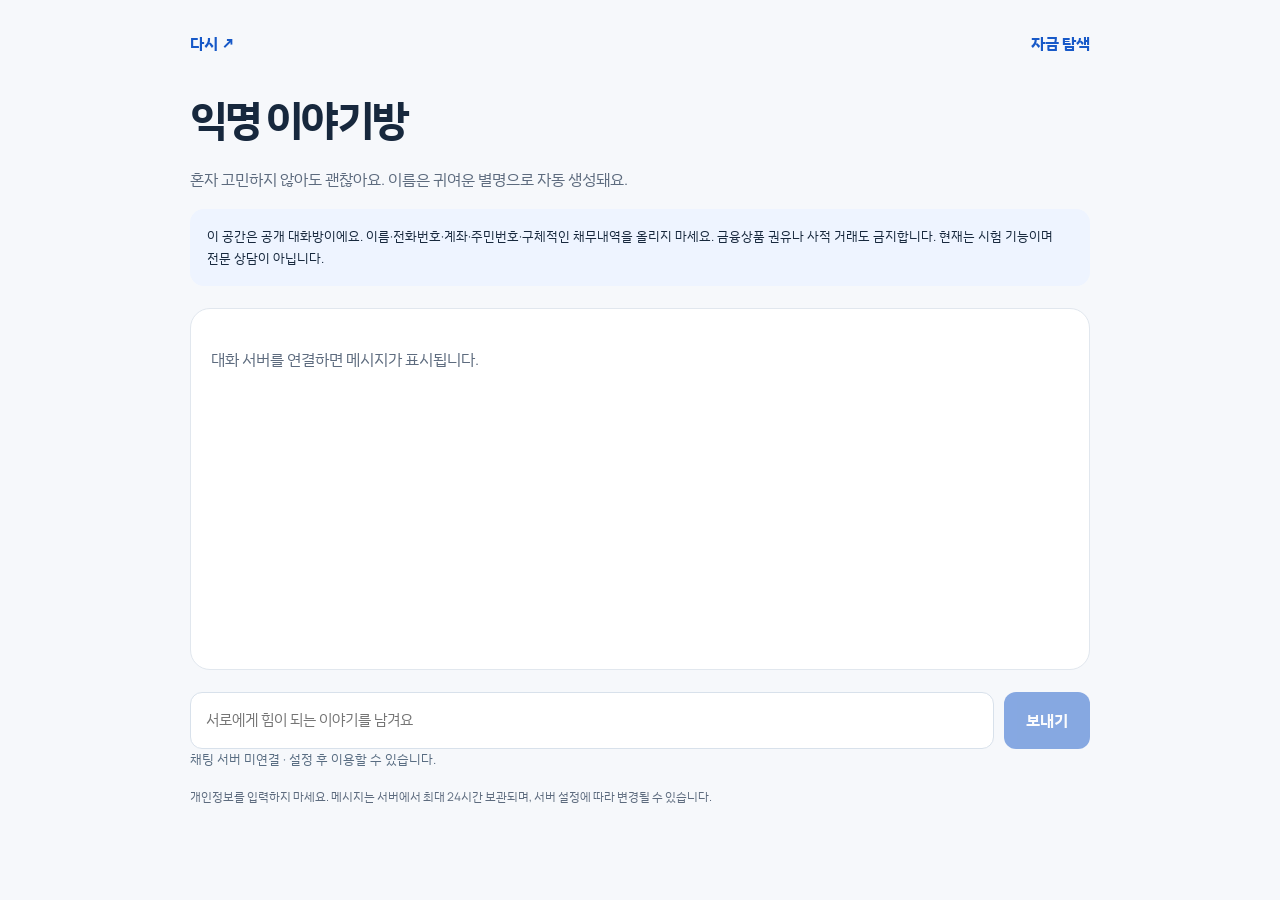
==== chat.html @ 689123d8 "Add files via upload" ====
<!doctype html><html lang="ko"><head><meta charset="utf-8"><meta name="viewport" content="width=device-width,initial-scale=1"><title>익명 이야기방 | 다시</title><link rel="stylesheet" href="site-refresh.css"><style>:root{--ink:#182638}body{margin:0;background:#f6f8fb;color:var(--ink);font-family:'IBM Plex Sans KR',system-ui,sans-serif}.frame{max-width:900px;margin:auto;padding:30px 20px}header{display:flex;align-items:center;justify-content:space-between}header a{color:#1759c8;text-decoration:none;font-weight:700}h1{font-size:clamp(29px,5vw,42px);letter-spacing:-1.7px;margin:35px 0 10px}p{color:#5d6b7e;line-height:1.8}.notice{background:#eef4ff;padding:17px;border-radius:14px;font-size:13px}.chat{margin:22px 0;background:white;border:1px solid #e1e7ee;border-radius:20px;padding:20px;min-height:320px;max-height:520px;overflow-y:auto}.msg{border-bottom:1px solid #edf1f6;padding:13px 0}.msg:last-child{border:0}.who{font-size:12px;color:#2160b9;font-weight:800}.at{font-size:11px;color:#9aa5b3;margin-left:10px}.content{margin-top:7px;white-space:pre-wrap;overflow-wrap:anywhere}form{display:flex;gap:10px}input{min-width:0;flex:1;border:1px solid #d8e1eb;border-radius:12px;padding:15px;font:inherit;font-size:15px}button{border:0;background:#195ac9;color:#fff;border-radius:12px;padding:13px 22px;font:inherit;font-weight:700}button:disabled{opacity:.5}.status{font-size:13px;min-height:25px;color:#596d82}@media(max-width:500px){form{flex-direction:column}button{width:100%}}</style></head><body><main class="frame"><header><a href="index.html">다시 ↗</a><a href="urgent.html">자금 탐색</a></header><h1>익명 이야기방</h1><p>혼자 고민하지 않아도 괜찮아요. 이름은 귀여운 별명으로 자동 생성돼요.</p><div class="notice">이 공간은 공개 대화방이에요. 이름·전화번호·계좌·주민번호·구체적인 채무내역을 올리지 마세요. 금융상품 권유나 사적 거래도 금지합니다. 현재는 시험 기능이며 전문 상담이 아닙니다.</div><div id="chat" class="chat" aria-live="polite"><p>대화 서버를 연결하면 메시지가 표시됩니다.</p></div><form id="send"><input id="message" maxlength="280" placeholder="서로에게 힘이 되는 이야기를 남겨요" autocomplete="off" aria-label="메시지"><button id="submit" disabled>보내기</button></form><div id="status" class="status"></div><p style="font-size:12px">개인정보를 입력하지 마세요. 메시지는 서버에서 최대 24시간 보관되며, 서버 설정에 따라 변경될 수 있습니다.</p></main><script src="site-config.js"></script><script src="chat.js"></script></body></html>
---- site-refresh.css ----
@import url('https://fonts.googleapis.com/css2?family=IBM+Plex+Sans+KR:wght@400;500;600;700&family=Manrope:wght@400;500;600;700;800&display=swap');
:root{--blue:#2055bb!important;--ink:#17283d!important;--muted:#63748a!important;--line:#dfe6ef!important;--bg:#f5f7fa!important;--soft:#eaf0f9!important;--navy:#172d4a!important;--pale:#eaf0f9!important;font-family:'Manrope','IBM Plex Sans KR',sans-serif!important}
html{font-size:16px;-webkit-text-size-adjust:100%;scroll-behavior:smooth}body,button,input,select,textarea{font-family:'Manrope','IBM Plex Sans KR',sans-serif!important}body{color:#17283d;line-height:1.65;word-break:keep-all}h1,h2,h3,h4{font-family:'Manrope','IBM Plex Sans KR',sans-serif!important;letter-spacing:-.045em!important;line-height:1.36}h1{font-weight:700!important}h2,h3{font-weight:700!important}p,li{overflow-wrap:anywhere}button,a{touch-action:manipulation}button:focus-visible,a:focus-visible,input:focus-visible,select:focus-visible{outline:3px solid #2055bb!important;outline-offset:3px}a:not(.btn):hover{text-decoration-thickness:1px} .logo,.brand{letter-spacing:-.08em!important;font-weight:800!important} .panel,.side,.result,.analysis,.card,.result-card,.metric{box-shadow:0 3px 18px rgba(26,52,91,.035)!important;border-color:#e1e8f0!important} .panel,.side,.result{border-radius:18px!important}.card,.result-card,.metric{border-radius:14px!important} .btn,.primary,.pill{box-shadow:none!important}.choice,.chip,.btn,.primary,.pill{transition:background .16s,border-color .16s,transform .16s}.choice:active,.chip:active,.btn:active{transform:scale(.985)}.eyebrow{font-size:11px!important;letter-spacing:.11em!important;text-transform:uppercase}.muted,.hint,.note,.sub{color:#63748a!important} .result-top{background:linear-gradient(120deg,#edf3fc,#f8faff)!important}.tag,.status{border-radius:6px!important}.result-card{position:relative;overflow:hidden}.result-card::before{content:'';position:absolute;left:0;top:0;bottom:0;width:3px;background:#9db7dd}.dasi-visual{margin:18px 0 26px;padding:22px;background:#fff;border:1px solid #dfe7f0;border-radius:16px}.dasi-visual h3{font-size:17px!important;margin:0 0 5px!important}.dasi-visual .dasi-desc{font-size:12px;color:#65748a;margin:0 0 18px;line-height:1.7}.dasi-kpis{display:grid;grid-template-columns:repeat(3,minmax(0,1fr));gap:12px}.dasi-kpi{background:#f3f6fa;padding:17px;border-radius:12px;min-width:0}.dasi-kpi small{display:block;color:#61738a;font-size:11px}.dasi-kpi strong{display:block;font-size:clamp(17px,2.6vw,27px);letter-spacing:-.05em;margin:6px 0 0;overflow-wrap:anywhere}.dasi-kpi em{font-style:normal;font-size:11px;color:#60758f;margin-left:3px}.dasi-meter{height:12px;background:#e9eef4;border-radius:50px;overflow:hidden;margin:18px 0 7px}.dasi-meter span{display:block;height:100%;background:#2055bb;border-radius:50px;transition:width .5s}.dasi-meter-note{display:flex;justify-content:space-between;gap:10px;color:#63748a;font-size:12px}.dasi-meter-note strong{color:#17283d}.dasi-legend{font-size:11px;color:#69798b;margin-top:12px}.dasi-state-summary{display:flex;gap:8px;flex-wrap:wrap;margin:16px 0}.dasi-state{display:inline-flex;align-items:center;gap:7px;background:#f1f5fa;border:1px solid #e1e9f2;border-radius:9px;padding:8px 11px;font-size:12px;font-weight:600}.dasi-dot{width:7px;height:7px;border-radius:50%;background:#7793b7}.dasi-state[data-status='우선 검토'] .dasi-dot{background:#167f66}.dasi-state[data-status='제한 가능성 높음'] .dasi-dot{background:#b87a35}.dasi-state[data-status='확인 필요'] .dasi-dot{background:#7793b7}#dasi-linked-schemes{background:#f8fafc!important;border-radius:17px!important;border-color:#e0e8f0!important}#dasi-linked-schemes h3{letter-spacing:-.04em}#dasi-linked-schemes article{box-shadow:0 2px 8px #10233b06} .dasi-progress{display:grid;grid-template-columns:repeat(3,1fr);gap:10px;margin:16px 0 24px}.dasi-progress div{border:1px solid #e1e7ef;border-radius:11px;padding:14px;background:#fff}.dasi-progress strong{font-size:22px;display:block}.dasi-progress small{font-size:11px;color:#63748a}.dasi-progress .dasi-bar{height:5px;background:#e9eef4;border-radius:5px;overflow:hidden;margin-top:12px}.dasi-progress .dasi-bar span{display:block;height:100%;background:#2055bb}.dasi-privacy{font-size:11px;color:#60738b;line-height:1.6;margin:10px 0 0}@media(max-width:850px){.wrap{padding-left:18px!important;padding-right:18px!important}.nav{gap:12px!important}.hero h1,.intro h1{font-size:clamp(32px,7vw,46px)!important;line-height:1.3!important;letter-spacing:-.06em!important}.hero,.intro{overflow:hidden}.dasi-kpis{gap:8px}.dasi-kpi{padding:13px 10px}}@media(max-width:520px){.dasi-kpis{grid-template-columns:repeat(2,minmax(0,1fr))}.dasi-kpi:last-child{grid-column:1/-1}.dasi-visual{padding:16px}.dasi-progress{grid-template-columns:1fr 1fr}.dasi-progress div:last-child{grid-column:1/-1}.result-grid,.cards{grid-template-columns:1fr!important}.hero h1,.intro h1{font-size:32px!important}.panel,.result{padding:18px!important}header .wrap,.top .wrap{gap:10px}.logo small{display:none}.nav a{font-size:12px!important}.rightnav{gap:6px!important}.pill,.outline{padding:10px 12px!important;font-size:12px!important}}@media(prefers-reduced-motion:reduce){*,*:before,*:after{animation:none!important;transition:none!important;scroll-behavior:auto!important}}@media print{.dasi-visual{break-inside:avoid}.dasi-meter span{print-color-adjust:exact;-webkit-print-color-adjust:exact}}
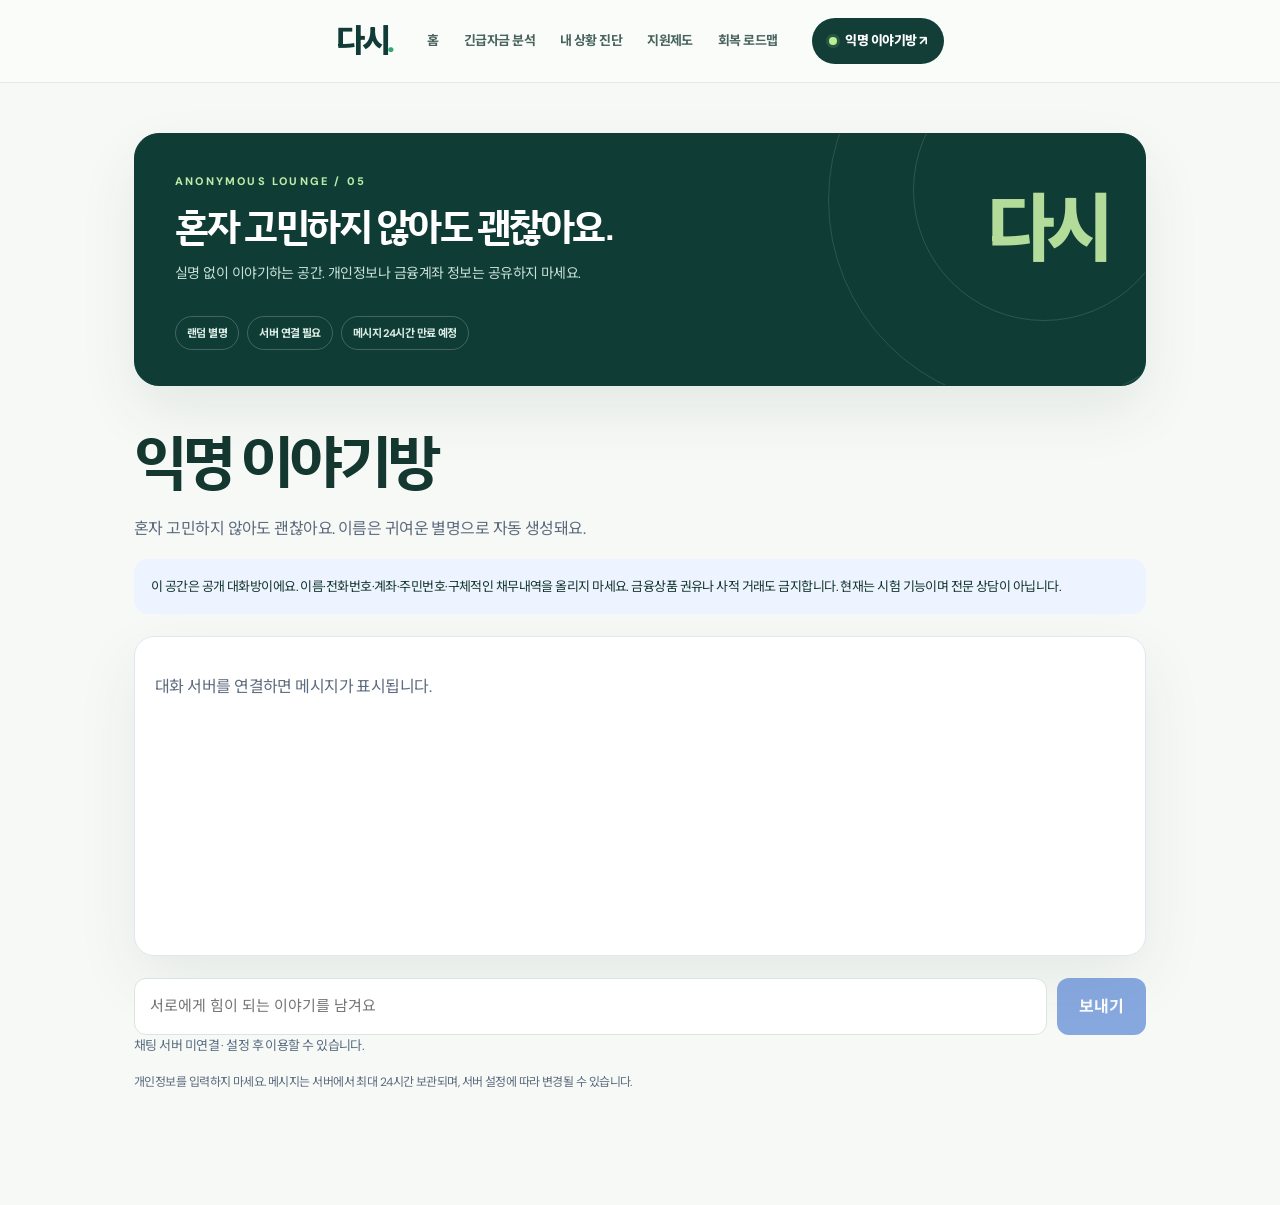
==== commit 30b591e7: "Add files via upload" ====
--- a/chat.html
+++ b/chat.html
@@ -1 +1 @@
-<!doctype html><html lang="ko"><head><meta charset="utf-8"><meta name="viewport" content="width=device-width,initial-scale=1"><title>익명 이야기방 | 다시</title><link rel="stylesheet" href="site-refresh.css"><style>:root{--ink:#182638}body{margin:0;background:#f6f8fb;color:var(--ink);font-family:'IBM Plex Sans KR',system-ui,sans-serif}.frame{max-width:900px;margin:auto;padding:30px 20px}header{display:flex;align-items:center;justify-content:space-between}header a{color:#1759c8;text-decoration:none;font-weight:700}h1{font-size:clamp(29px,5vw,42px);letter-spacing:-1.7px;margin:35px 0 10px}p{color:#5d6b7e;line-height:1.8}.notice{background:#eef4ff;padding:17px;border-radius:14px;font-size:13px}.chat{margin:22px 0;background:white;border:1px solid #e1e7ee;border-radius:20px;padding:20px;min-height:320px;max-height:520px;overflow-y:auto}.msg{border-bottom:1px solid #edf1f6;padding:13px 0}.msg:last-child{border:0}.who{font-size:12px;color:#2160b9;font-weight:800}.at{font-size:11px;color:#9aa5b3;margin-left:10px}.content{margin-top:7px;white-space:pre-wrap;overflow-wrap:anywhere}form{display:flex;gap:10px}input{min-width:0;flex:1;border:1px solid #d8e1eb;border-radius:12px;padding:15px;font:inherit;font-size:15px}button{border:0;background:#195ac9;color:#fff;border-radius:12px;padding:13px 22px;font:inherit;font-weight:700}button:disabled{opacity:.5}.status{font-size:13px;min-height:25px;color:#596d82}@media(max-width:500px){form{flex-direction:column}button{width:100%}}</style></head><body><main class="frame"><header><a href="index.html">다시 ↗</a><a href="urgent.html">자금 탐색</a></header><h1>익명 이야기방</h1><p>혼자 고민하지 않아도 괜찮아요. 이름은 귀여운 별명으로 자동 생성돼요.</p><div class="notice">이 공간은 공개 대화방이에요. 이름·전화번호·계좌·주민번호·구체적인 채무내역을 올리지 마세요. 금융상품 권유나 사적 거래도 금지합니다. 현재는 시험 기능이며 전문 상담이 아닙니다.</div><div id="chat" class="chat" aria-live="polite"><p>대화 서버를 연결하면 메시지가 표시됩니다.</p></div><form id="send"><input id="message" maxlength="280" placeholder="서로에게 힘이 되는 이야기를 남겨요" autocomplete="off" aria-label="메시지"><button id="submit" disabled>보내기</button></form><div id="status" class="status"></div><p style="font-size:12px">개인정보를 입력하지 마세요. 메시지는 서버에서 최대 24시간 보관되며, 서버 설정에 따라 변경될 수 있습니다.</p></main><script src="site-config.js"></script><script src="chat.js"></script></body></html>+<!doctype html><html lang="ko"><head><meta charset="utf-8"><meta name="viewport" content="width=device-width,initial-scale=1"><title>익명 이야기방 | 다시</title><link rel="stylesheet" href="site-refresh.css"><style>:root{--ink:#182638}body{margin:0;background:#f6f8fb;color:var(--ink);font-family:'IBM Plex Sans KR',system-ui,sans-serif}.frame{max-width:900px;margin:auto;padding:30px 20px}header{display:flex;align-items:center;justify-content:space-between}header a{color:#1759c8;text-decoration:none;font-weight:700}h1{font-size:clamp(29px,5vw,42px);letter-spacing:-1.7px;margin:35px 0 10px}p{color:#5d6b7e;line-height:1.8}.notice{background:#eef4ff;padding:17px;border-radius:14px;font-size:13px}.chat{margin:22px 0;background:white;border:1px solid #e1e7ee;border-radius:20px;padding:20px;min-height:320px;max-height:520px;overflow-y:auto}.msg{border-bottom:1px solid #edf1f6;padding:13px 0}.msg:last-child{border:0}.who{font-size:12px;color:#2160b9;font-weight:800}.at{font-size:11px;color:#9aa5b3;margin-left:10px}.content{margin-top:7px;white-space:pre-wrap;overflow-wrap:anywhere}form{display:flex;gap:10px}input{min-width:0;flex:1;border:1px solid #d8e1eb;border-radius:12px;padding:15px;font:inherit;font-size:15px}button{border:0;background:#195ac9;color:#fff;border-radius:12px;padding:13px 22px;font:inherit;font-weight:700}button:disabled{opacity:.5}.status{font-size:13px;min-height:25px;color:#596d82}@media(max-width:500px){form{flex-direction:column}button{width:100%}}</style><link rel="stylesheet" href="dasi-design.css"></head><body><script src="dasi-shell.js"></script><script defer src="dasi-pages.js"></script><main class="frame"><header><a href="index.html">다시 ↗</a><a href="urgent.html">자금 탐색</a></header><h1>익명 이야기방</h1><p>혼자 고민하지 않아도 괜찮아요. 이름은 귀여운 별명으로 자동 생성돼요.</p><div class="notice">이 공간은 공개 대화방이에요. 이름·전화번호·계좌·주민번호·구체적인 채무내역을 올리지 마세요. 금융상품 권유나 사적 거래도 금지합니다. 현재는 시험 기능이며 전문 상담이 아닙니다.</div><div id="chat" class="chat" aria-live="polite"><p>대화 서버를 연결하면 메시지가 표시됩니다.</p></div><form id="send"><input id="message" maxlength="280" placeholder="서로에게 힘이 되는 이야기를 남겨요" autocomplete="off" aria-label="메시지"><button id="submit" disabled>보내기</button></form><div id="status" class="status"></div><p style="font-size:12px">개인정보를 입력하지 마세요. 메시지는 서버에서 최대 24시간 보관되며, 서버 설정에 따라 변경될 수 있습니다.</p></main><script src="site-config.js"></script><script src="chat.js"></script></body></html>
--- a/dasi-design.css
+++ b/dasi-design.css
@@ -0,0 +1,39 @@
+/* DASI / unified editorial design system — all six pages */
+@import url('https://fonts.googleapis.com/css2?family=DM+Sans:wght@400;500;600;700;800&family=Noto+Sans+KR:wght@400;500;600;700;800&display=swap');
+:root{--ink:#102b3c!important;--navy:#102b3c!important;--blue:#186a78!important;--muted:#697d87!important;--line:#e2e9e8!important;--bg:#f7f9f7!important;--soft:#eaf3f0!important;--green:#167d67!important;--dasi-accent:#c4f1a8;--dasi-dark:#103b37;--dasi-paper:#f7f9f6;--dasi-shadow:0 24px 64px rgba(12,53,49,.075)}
+*{box-sizing:border-box}html{scroll-behavior:smooth}body{font-family:'DM Sans','Noto Sans KR',-apple-system,BlinkMacSystemFont,sans-serif!important;letter-spacing:-.035em!important;color:#14372f!important;background:var(--dasi-paper)!important;-webkit-font-smoothing:antialiased;word-break:keep-all}button,input,select,textarea{font-family:inherit!important}button,a,input,select,textarea{transition:background .18s ease,border-color .18s ease,transform .18s ease,box-shadow .18s ease}a{text-underline-offset:3px}a:focus-visible,button:focus-visible,input:focus-visible,select:focus-visible,textarea:focus-visible{outline:3px solid #a3d4a0!important;outline-offset:3px}h1,h2,h3{letter-spacing:-.065em!important;line-height:1.32!important}p{line-height:1.75}
+/* consistent top bar, replacing the legacy headers */
+body>.nav,body>header:not(.dasi-global-nav),body>.header{display:none!important}
+.dasi-global-nav{position:sticky;top:0;z-index:2000;background:rgba(250,252,249,.96);backdrop-filter:blur(20px);border-bottom:1px solid #e2ebe5}
+.dasi-nav-inner{max-width:1240px;padding:0 30px;margin:auto;min-height:82px;display:flex;align-items:center;gap:35px}
+.dasi-logo{font-weight:800!important;font-size:32px!important;letter-spacing:-.095em!important;text-decoration:none!important;color:#103b37!important;white-space:nowrap}.dasi-logo b{color:#32a777}
+.dasi-nav-links{display:flex;gap:25px;align-items:center;margin-left:auto}.dasi-nav-links a{font-size:13px;font-weight:700;text-decoration:none!important;color:#48645e!important;white-space:nowrap}.dasi-nav-links a:hover,.dasi-nav-links a[aria-current=page]{color:#087b5b!important}
+.dasi-chat-link{display:inline-flex;align-items:center;gap:8px;padding:12px 17px;border-radius:999px;background:#123e37;color:#fff!important;font-size:13px;font-weight:800;text-decoration:none!important;white-space:nowrap}.dasi-chat-link:hover{background:#245e51;transform:translateY(-1px)}.dasi-chat-dot{width:8px;height:8px;border-radius:50%;background:#b9ee91;box-shadow:0 0 0 3px #b9ee9122}
+.dasi-menu-btn{display:none;background:transparent;border:1px solid #dce7e0;border-radius:10px;padding:8px 10px;color:#173b34}
+.dasi-mobile-links{display:none}
+/* shared editorial elements */
+main{min-width:0}main>section{scroll-margin-top:100px}h1{font-weight:800!important}button.primary,.btn.primary,.primary,button[type=submit]{background:#113f37!important;color:white!important;border-radius:13px!important;border-color:#113f37!important}button.primary:hover,.btn.primary:hover,.primary:hover,button[type=submit]:hover{background:#1c6655!important}
+input,select,textarea{border-radius:12px!important;border-color:#dbe5e0!important;background:#fff!important;color:#183e35!important}input:focus,select:focus,textarea:focus{border-color:#53a98d!important;box-shadow:0 0 0 4px #dff5e7!important;outline:none!important}
+.card,.panel,.path,.result-card,.result-card,.box,.stat,.metric,.tile{border-color:#e0e9e3!important} .card,.panel,.path,.result-card{box-shadow:0 10px 35px rgba(15,54,45,.035)}.card:hover,.path:hover{box-shadow:0 16px 44px rgba(15,54,45,.07)}
+.eyebrow,.kicker,.overline,.num{color:#18745d!important;letter-spacing:.1em!important;text-transform:uppercase;font-weight:800!important}
+footer,.footer{background:#103b37!important;color:#e4f4e9!important}footer a,.footer a{color:inherit}
+/* internal pages */
+body:not(.dasi-home) main{max-width:1240px;margin-left:auto;margin-right:auto}body:not(.dasi-home) main>h1,body:not(.dasi-home) main h1{font-size:clamp(34px,4.6vw,60px)!important}
+body:not(.dasi-home) .wrap{max-width:1240px!important}body:not(.dasi-home) .hero{background:radial-gradient(ellipse at 88% 2%,#dff3e3 0,transparent 44%),#f6f9f6!important}
+body:not(.dasi-home) article,body:not(.dasi-home) .panel,body:not(.dasi-home) .card{border-radius:20px!important}
+body:not(.dasi-home) .result-card,body:not(.dasi-home) .path{background:#fff!important;border:1px solid #e2eae5!important;border-radius:18px!important;padding:24px!important}
+body:not(.dasi-home) .tag,body:not(.dasi-home) .badge{border-radius:999px!important}
+body:not(.dasi-home) .choice.selected{background:#e1f5e9!important;border-color:#1e8968!important;color:#0d6248!important}
+body:not(.dasi-home) .progress-fill,body:not(.dasi-home) .progress-bar>div{background:#278d70!important}
+/* home specific styling */
+body.dasi-home{background:#fff!important}body.dasi-home .hero{background:radial-gradient(circle at 75% 20%,#e1f5df 0,transparent 48%),linear-gradient(130deg,#f8fbf6,#eef6ef)!important}body.dasi-home .hero h1{color:#103c35!important}body.dasi-home .hero h1 span{color:#168361!important}body.dasi-home .panel{border:1px solid #dce8df!important;box-shadow:var(--dasi-shadow)!important}body.dasi-home .primary{background:#103e36!important}body.dasi-home .nav{display:none!important}
+/* floating metadata banner */
+.dasi-context{max-width:1180px;margin:22px auto 0;padding:13px 20px;border:1px solid #dfe9e1;border-radius:12px;background:#f3f8f3;color:#557267;font-size:12px;display:flex;gap:10px;align-items:center}.dasi-context strong{color:#236d54}
+/* Chat */
+body.dasi-chat .frame{max-width:1060px!important;padding:50px 24px 100px!important}body.dasi-chat .chat{border-radius:20px!important;box-shadow:var(--dasi-shadow)}body.dasi-chat .msg{border-radius:15px!important}
+@media(max-width:950px){.dasi-nav-inner{padding:0 20px;gap:16px;min-height:70px}.dasi-nav-links{gap:12px}.dasi-nav-links a{font-size:12px}.dasi-chat-link{padding:10px 13px}}
+@media(max-width:760px){.dasi-nav-inner{min-height:67px;padding:0 18px}.dasi-logo{font-size:28px!important}.dasi-nav-links{display:none}.dasi-chat-link{margin-left:auto;font-size:12px;padding:10px 12px}.dasi-menu-btn{display:block}.dasi-mobile-links.open{display:grid;grid-template-columns:repeat(2,minmax(0,1fr));gap:8px;padding:12px 18px 18px;border-top:1px solid #e4ede5;background:#f9fbf8}.dasi-mobile-links a{padding:13px 12px;border-radius:10px;background:#edf5ef;color:#174b3c;text-decoration:none;font-weight:700;font-size:13px}.dasi-context{margin:14px 16px 0;font-size:11px}body:not(.dasi-home) main{width:100%;min-width:0}body:not(.dasi-home) main>h1{font-size:36px!important}}
+@media(prefers-reduced-motion:reduce){*,*:before,*:after{scroll-behavior:auto!important;transition:none!important;animation:none!important}}
+.dasi-editorial{position:relative;overflow:hidden;max-width:1180px;margin:26px auto 28px!important;padding:35px 40px!important;background:#103c36!important;color:#fff!important;border-radius:25px!important;border:1px solid #103c36!important;box-shadow:0 25px 60px #103c3615}.dasi-editorial:after{content:'';position:absolute;right:-95px;top:-140px;width:410px;height:410px;border:1px solid #ffffff20;border-radius:50%;pointer-events:none}.dasi-editorial:before{content:'';position:absolute;right:-30px;top:-75px;width:260px;height:260px;border:1px solid #ffffff22;border-radius:50%;pointer-events:none}.dasi-editorial-top{display:flex;justify-content:space-between;align-items:center;gap:30px;position:relative;z-index:1}.dasi-editorial-eyebrow{font:800 11px 'DM Sans',sans-serif;letter-spacing:.2em;color:#bdeca8;margin-bottom:13px}.dasi-editorial h2{font-size:clamp(23px,3vw,39px)!important;line-height:1.3!important;letter-spacing:-.06em!important;color:#fff!important;margin:0 0 10px!important;max-width:750px}.dasi-editorial p{font-size:14px;color:#c8e1d8!important;margin:0!important;max-width:680px}.dasi-editorial-mark{font-size:74px;letter-spacing:-.12em;font-weight:800;color:#c6eea7;opacity:.9;white-space:nowrap}.dasi-editorial-tags{display:flex;flex-wrap:wrap;gap:8px;margin-top:25px;position:relative;z-index:1}.dasi-editorial-tags span{border:1px solid #ffffff35;border-radius:99px;padding:7px 11px;color:#dceee5;font-size:11px;font-weight:700}
+body.dasi-chat .dasi-editorial{margin:0 0 24px!important}body.dasi-chat .frame>header{display:none!important}
+@media(max-width:760px){.dasi-editorial{margin:18px 16px 22px!important;padding:27px 24px!important;border-radius:19px!important}.dasi-editorial-mark{font-size:38px;align-self:flex-start}.dasi-editorial h2{font-size:25px!important}.dasi-editorial p{font-size:12px}.dasi-editorial-tags{margin-top:17px}}
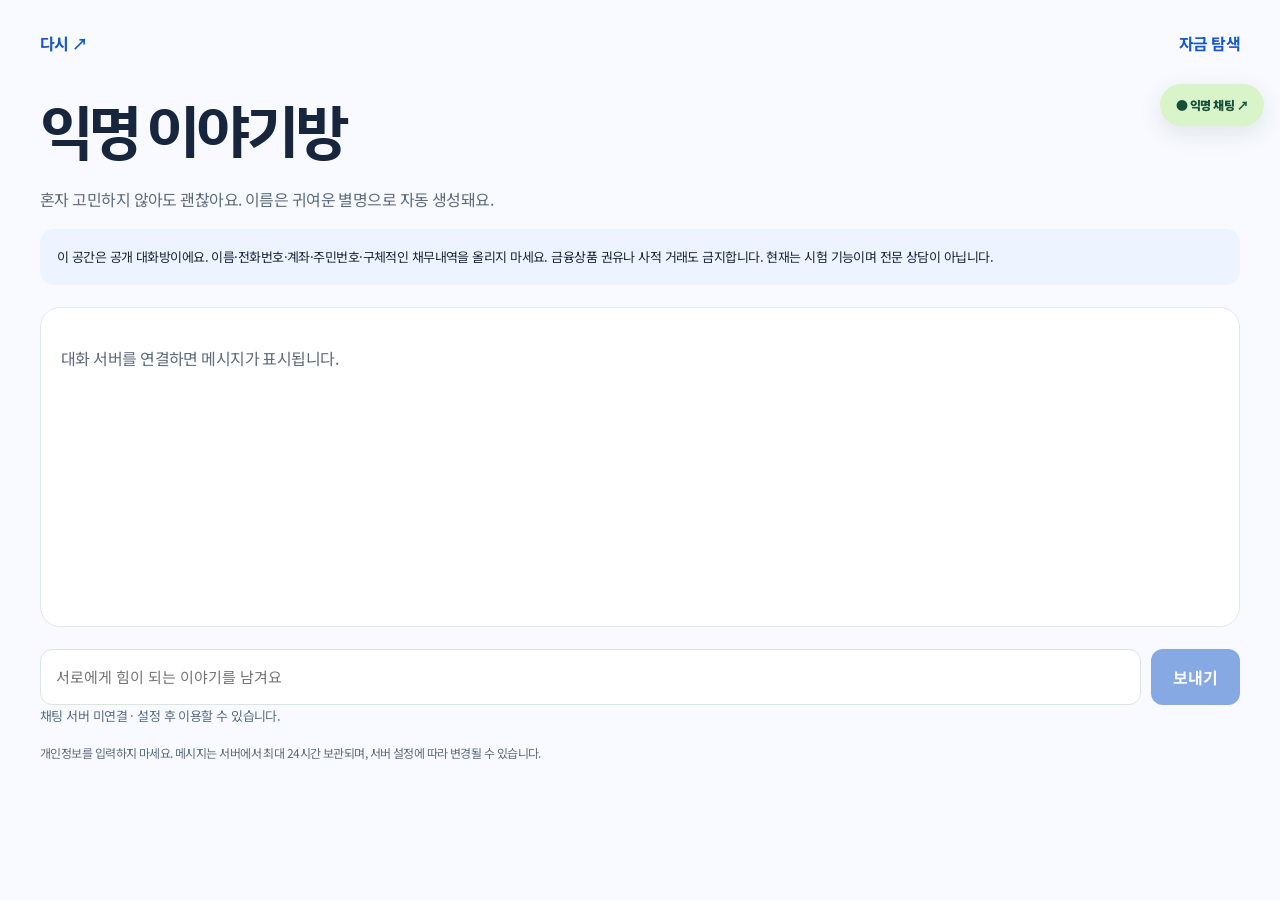
==== commit 0a0af29c: "Add files via upload" ====
--- a/chat.html
+++ b/chat.html
@@ -1 +1 @@
-<!doctype html><html lang="ko"><head><meta charset="utf-8"><meta name="viewport" content="width=device-width,initial-scale=1"><title>익명 이야기방 | 다시</title><link rel="stylesheet" href="site-refresh.css"><style>:root{--ink:#182638}body{margin:0;background:#f6f8fb;color:var(--ink);font-family:'IBM Plex Sans KR',system-ui,sans-serif}.frame{max-width:900px;margin:auto;padding:30px 20px}header{display:flex;align-items:center;justify-content:space-between}header a{color:#1759c8;text-decoration:none;font-weight:700}h1{font-size:clamp(29px,5vw,42px);letter-spacing:-1.7px;margin:35px 0 10px}p{color:#5d6b7e;line-height:1.8}.notice{background:#eef4ff;padding:17px;border-radius:14px;font-size:13px}.chat{margin:22px 0;background:white;border:1px solid #e1e7ee;border-radius:20px;padding:20px;min-height:320px;max-height:520px;overflow-y:auto}.msg{border-bottom:1px solid #edf1f6;padding:13px 0}.msg:last-child{border:0}.who{font-size:12px;color:#2160b9;font-weight:800}.at{font-size:11px;color:#9aa5b3;margin-left:10px}.content{margin-top:7px;white-space:pre-wrap;overflow-wrap:anywhere}form{display:flex;gap:10px}input{min-width:0;flex:1;border:1px solid #d8e1eb;border-radius:12px;padding:15px;font:inherit;font-size:15px}button{border:0;background:#195ac9;color:#fff;border-radius:12px;padding:13px 22px;font:inherit;font-weight:700}button:disabled{opacity:.5}.status{font-size:13px;min-height:25px;color:#596d82}@media(max-width:500px){form{flex-direction:column}button{width:100%}}</style><link rel="stylesheet" href="dasi-design.css"></head><body><script src="dasi-shell.js"></script><script defer src="dasi-pages.js"></script><main class="frame"><header><a href="index.html">다시 ↗</a><a href="urgent.html">자금 탐색</a></header><h1>익명 이야기방</h1><p>혼자 고민하지 않아도 괜찮아요. 이름은 귀여운 별명으로 자동 생성돼요.</p><div class="notice">이 공간은 공개 대화방이에요. 이름·전화번호·계좌·주민번호·구체적인 채무내역을 올리지 마세요. 금융상품 권유나 사적 거래도 금지합니다. 현재는 시험 기능이며 전문 상담이 아닙니다.</div><div id="chat" class="chat" aria-live="polite"><p>대화 서버를 연결하면 메시지가 표시됩니다.</p></div><form id="send"><input id="message" maxlength="280" placeholder="서로에게 힘이 되는 이야기를 남겨요" autocomplete="off" aria-label="메시지"><button id="submit" disabled>보내기</button></form><div id="status" class="status"></div><p style="font-size:12px">개인정보를 입력하지 마세요. 메시지는 서버에서 최대 24시간 보관되며, 서버 설정에 따라 변경될 수 있습니다.</p></main><script src="site-config.js"></script><script src="chat.js"></script></body></html>+<!doctype html><html lang="ko"><head><meta charset="utf-8"><meta name="viewport" content="width=device-width,initial-scale=1"><title>익명 이야기방 | 다시</title><link rel="stylesheet" href="site-refresh.css"><style>:root{--ink:#182638}body{margin:0;background:#f6f8fb;color:var(--ink);font-family:'IBM Plex Sans KR',system-ui,sans-serif}.frame{max-width:900px;margin:auto;padding:30px 20px}header{display:flex;align-items:center;justify-content:space-between}header a{color:#1759c8;text-decoration:none;font-weight:700}h1{font-size:clamp(29px,5vw,42px);letter-spacing:-1.7px;margin:35px 0 10px}p{color:#5d6b7e;line-height:1.8}.notice{background:#eef4ff;padding:17px;border-radius:14px;font-size:13px}.chat{margin:22px 0;background:white;border:1px solid #e1e7ee;border-radius:20px;padding:20px;min-height:320px;max-height:520px;overflow-y:auto}.msg{border-bottom:1px solid #edf1f6;padding:13px 0}.msg:last-child{border:0}.who{font-size:12px;color:#2160b9;font-weight:800}.at{font-size:11px;color:#9aa5b3;margin-left:10px}.content{margin-top:7px;white-space:pre-wrap;overflow-wrap:anywhere}form{display:flex;gap:10px}input{min-width:0;flex:1;border:1px solid #d8e1eb;border-radius:12px;padding:15px;font:inherit;font-size:15px}button{border:0;background:#195ac9;color:#fff;border-radius:12px;padding:13px 22px;font:inherit;font-weight:700}button:disabled{opacity:.5}.status{font-size:13px;min-height:25px;color:#596d82}@media(max-width:500px){form{flex-direction:column}button{width:100%}}</style><link rel="stylesheet" href="dasi-design.css"><link rel="stylesheet" href="premium-inner.css"></head><body><main class="frame"><header><a href="index.html">다시 ↗</a><a href="urgent.html">자금 탐색</a></header><h1>익명 이야기방</h1><p>혼자 고민하지 않아도 괜찮아요. 이름은 귀여운 별명으로 자동 생성돼요.</p><div class="notice">이 공간은 공개 대화방이에요. 이름·전화번호·계좌·주민번호·구체적인 채무내역을 올리지 마세요. 금융상품 권유나 사적 거래도 금지합니다. 현재는 시험 기능이며 전문 상담이 아닙니다.</div><div id="chat" class="chat" aria-live="polite"><p>대화 서버를 연결하면 메시지가 표시됩니다.</p></div><form id="send"><input id="message" maxlength="280" placeholder="서로에게 힘이 되는 이야기를 남겨요" autocomplete="off" aria-label="메시지"><button id="submit" disabled>보내기</button></form><div id="status" class="status"></div><p style="font-size:12px">개인정보를 입력하지 마세요. 메시지는 서버에서 최대 24시간 보관되며, 서버 설정에 따라 변경될 수 있습니다.</p></main><script src="site-config.js"></script><script src="chat.js"></script><a href="chat.html" aria-label="익명 이야기방 열기" style="position:fixed;right:16px;top:84px;z-index:99;border-radius:40px;padding:11px 16px;background:#d9f4c9;color:#154f39;font-size:12px;font-weight:900;text-decoration:none;box-shadow:0 7px 25px #123c281b">● 익명 채팅 ↗</a><script defer src="premium-inner.js"></script></body></html>
--- a/dasi-design.css
+++ b/dasi-design.css
@@ -37,3 +37,6 @@
 .dasi-editorial{position:relative;overflow:hidden;max-width:1180px;margin:26px auto 28px!important;padding:35px 40px!important;background:#103c36!important;color:#fff!important;border-radius:25px!important;border:1px solid #103c36!important;box-shadow:0 25px 60px #103c3615}.dasi-editorial:after{content:'';position:absolute;right:-95px;top:-140px;width:410px;height:410px;border:1px solid #ffffff20;border-radius:50%;pointer-events:none}.dasi-editorial:before{content:'';position:absolute;right:-30px;top:-75px;width:260px;height:260px;border:1px solid #ffffff22;border-radius:50%;pointer-events:none}.dasi-editorial-top{display:flex;justify-content:space-between;align-items:center;gap:30px;position:relative;z-index:1}.dasi-editorial-eyebrow{font:800 11px 'DM Sans',sans-serif;letter-spacing:.2em;color:#bdeca8;margin-bottom:13px}.dasi-editorial h2{font-size:clamp(23px,3vw,39px)!important;line-height:1.3!important;letter-spacing:-.06em!important;color:#fff!important;margin:0 0 10px!important;max-width:750px}.dasi-editorial p{font-size:14px;color:#c8e1d8!important;margin:0!important;max-width:680px}.dasi-editorial-mark{font-size:74px;letter-spacing:-.12em;font-weight:800;color:#c6eea7;opacity:.9;white-space:nowrap}.dasi-editorial-tags{display:flex;flex-wrap:wrap;gap:8px;margin-top:25px;position:relative;z-index:1}.dasi-editorial-tags span{border:1px solid #ffffff35;border-radius:99px;padding:7px 11px;color:#dceee5;font-size:11px;font-weight:700}
 body.dasi-chat .dasi-editorial{margin:0 0 24px!important}body.dasi-chat .frame>header{display:none!important}
 @media(max-width:760px){.dasi-editorial{margin:18px 16px 22px!important;padding:27px 24px!important;border-radius:19px!important}.dasi-editorial-mark{font-size:38px;align-self:flex-start}.dasi-editorial h2{font-size:25px!important}.dasi-editorial p{font-size:12px}.dasi-editorial-tags{margin-top:17px}}
+
+/* V7 unified interior page upgrade */
+body{background:#f6f8f5!important}main{min-height:55vh} .v7-interior-tag{font-size:11px;font-weight:900;color:#248667;letter-spacing:.13em;margin-bottom:12px}.v7-interior-intro{font-size:14px;color:#718076;line-height:1.7;margin:0 0 22px}.v7-interior-banner{background:linear-gradient(120deg,#eaf7e9,#f9fcf8);border:1px solid #d9e9dc;border-radius:22px;padding:22px 25px;margin:20px auto 30px;max-width:1150px}.v7-interior-banner strong{font-size:17px;letter-spacing:-.04em}.v7-interior-banner p{font-size:13px;color:#627568;margin:7px 0 0}a[href="chat.html"].navcta, a[href="chat.html"].chat-nav{background:#e1f3e4!important;color:#145840!important;border-radius:50px!important}button:hover,a:hover{filter:brightness(.97)}
--- a/premium-inner.css
+++ b/premium-inner.css
@@ -0,0 +1,3 @@
+/* Premium editorial layer for all secondary pages */
+:root{--ink:#16263e!important;--navy:#16263e!important;--blue:#1756d7!important;--muted:#728198!important;--line:#e5ebf3!important;--bg:#f7f9fd!important;--soft:#eff5ff!important;--green:#226eaf!important;--dasi-accent:#dbeaff!important;--dasi-dark:#193a77!important;--dasi-paper:#f8faff!important;--dasi-shadow:0 20px 55px rgba(25,67,132,.075)!important}
+body{font-family:'Noto Sans KR',sans-serif!important;background:#f8faff!important;color:#17263d!important}h1,h2,h3{letter-spacing:-.06em!important}.dasi-global-nav{background:#fff!important;border-bottom:1px solid #e7edf6!important;backdrop-filter:none!important}.dasi-nav-inner{max-width:1440px!important;min-height:76px!important}.dasi-logo{font-weight:900!important;color:#121e32!important}.dasi-logo b{color:#1756d7!important}.dasi-nav-links a{color:#35445b!important;font-weight:700!important}.dasi-nav-links a[aria-current=page]{color:#1756d7!important}.dasi-chat-link{background:#1756d7!important;border-color:#1756d7!important;color:white!important;border-radius:40px!important;padding:11px 18px!important;box-shadow:0 7px 16px #1756d724!important}.dasi-chat-dot{background:#43d98d!important}.dasi-editorial{border:1px solid #e4ebf7!important;background:linear-gradient(125deg,#fff,#edf4ff)!important;border-radius:20px!important;box-shadow:0 12px 45px #24519a0c!important}.dasi-editorial-eyebrow{color:#245dc7!important}.dasi-editorial-mark{color:#d3e3ff!important}.dasi-editorial-tags span{background:#fff!important;border-color:#e4eaf5!important;color:#3e6094!important}.dasi-mobile-links{background:#fff!important}.dasi-menu-btn{background:#edf4ff!important;color:#1b57c2!important}.card,.panel,.result,.step,.scheme-card,.widget,.box,.summary-card{border-color:#e4eaf4!important;box-shadow:0 8px 28px #204c9209}.primary,button[type=submit]{background:#1958d4!important;color:#fff!important;border-color:#1958d4!important}.dasi-inner-floating{position:fixed;bottom:22px;right:22px;z-index:1900;background:#1959d9;color:white!important;border:0;border-radius:40px;padding:13px 20px;font-weight:800;box-shadow:0 10px 30px #1c56b73b;font-size:13px}.dasi-inner-panel{position:fixed;right:20px;top:90px;bottom:20px;width:min(390px,calc(100vw - 30px));z-index:2200;background:white;box-shadow:0 18px 70px #142c5860;border:1px solid #e3e9f3;border-radius:19px;display:none;overflow:hidden;flex-direction:column}.dasi-inner-panel.open{display:flex}.dasi-inner-panel-header{background:#1958d4;color:#fff;padding:13px 18px;display:flex;align-items:center;justify-content:space-between;font-weight:800}.dasi-inner-panel-header button{background:none!important;border:0!important;color:white!important;font-size:24px}.dasi-inner-panel iframe{border:0;flex:1;width:100%}@media(max-width:650px){.dasi-inner-panel{top:68px;right:8px;bottom:8px;width:calc(100vw - 16px)}.dasi-inner-floating{bottom:15px;right:15px;padding:12px 15px}}
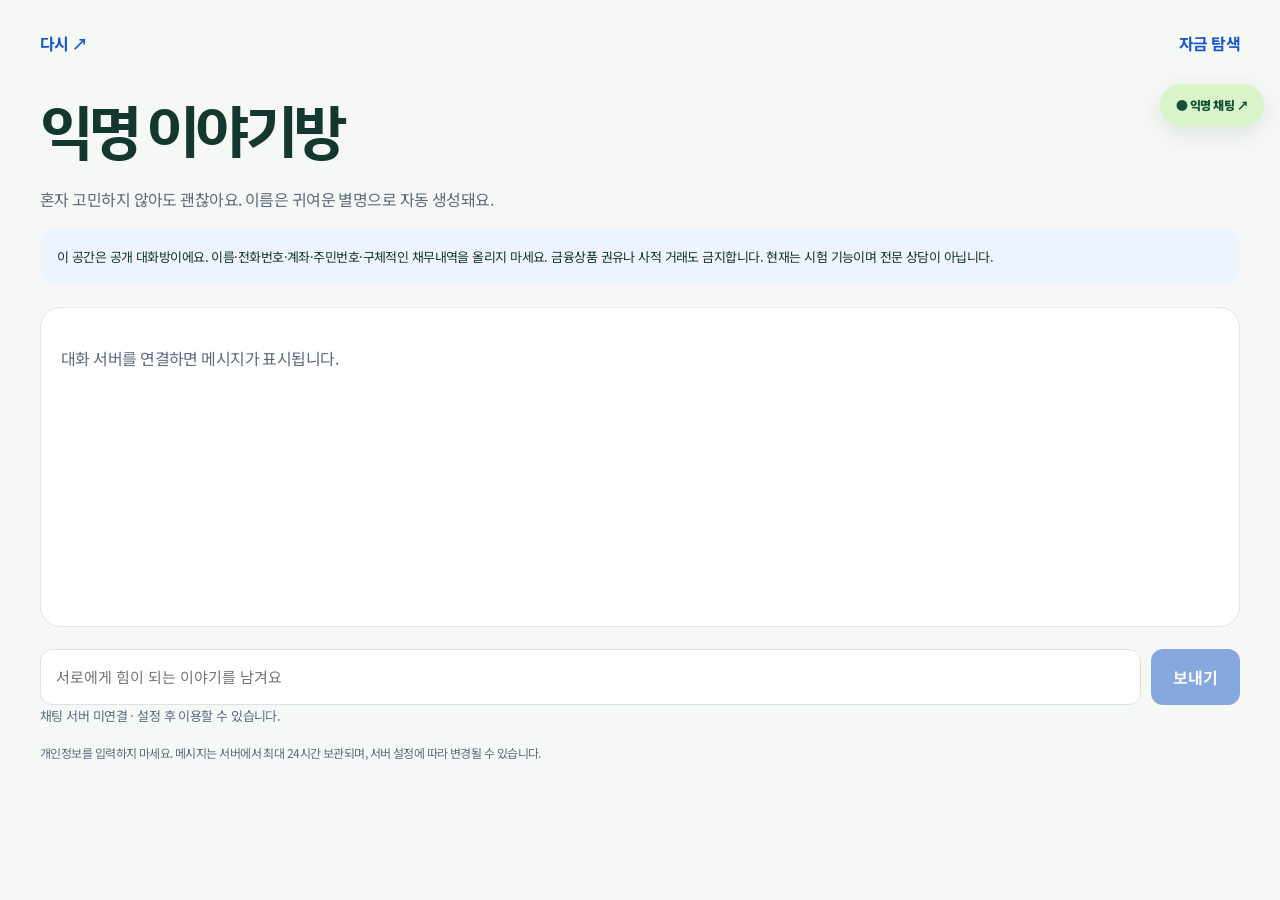
==== commit d93c3b18: "Add files via upload" ====
--- a/chat.html
+++ b/chat.html
@@ -1 +1 @@
-<!doctype html><html lang="ko"><head><meta charset="utf-8"><meta name="viewport" content="width=device-width,initial-scale=1"><title>익명 이야기방 | 다시</title><link rel="stylesheet" href="site-refresh.css"><style>:root{--ink:#182638}body{margin:0;background:#f6f8fb;color:var(--ink);font-family:'IBM Plex Sans KR',system-ui,sans-serif}.frame{max-width:900px;margin:auto;padding:30px 20px}header{display:flex;align-items:center;justify-content:space-between}header a{color:#1759c8;text-decoration:none;font-weight:700}h1{font-size:clamp(29px,5vw,42px);letter-spacing:-1.7px;margin:35px 0 10px}p{color:#5d6b7e;line-height:1.8}.notice{background:#eef4ff;padding:17px;border-radius:14px;font-size:13px}.chat{margin:22px 0;background:white;border:1px solid #e1e7ee;border-radius:20px;padding:20px;min-height:320px;max-height:520px;overflow-y:auto}.msg{border-bottom:1px solid #edf1f6;padding:13px 0}.msg:last-child{border:0}.who{font-size:12px;color:#2160b9;font-weight:800}.at{font-size:11px;color:#9aa5b3;margin-left:10px}.content{margin-top:7px;white-space:pre-wrap;overflow-wrap:anywhere}form{display:flex;gap:10px}input{min-width:0;flex:1;border:1px solid #d8e1eb;border-radius:12px;padding:15px;font:inherit;font-size:15px}button{border:0;background:#195ac9;color:#fff;border-radius:12px;padding:13px 22px;font:inherit;font-weight:700}button:disabled{opacity:.5}.status{font-size:13px;min-height:25px;color:#596d82}@media(max-width:500px){form{flex-direction:column}button{width:100%}}</style><link rel="stylesheet" href="dasi-design.css"><link rel="stylesheet" href="premium-inner.css"></head><body><main class="frame"><header><a href="index.html">다시 ↗</a><a href="urgent.html">자금 탐색</a></header><h1>익명 이야기방</h1><p>혼자 고민하지 않아도 괜찮아요. 이름은 귀여운 별명으로 자동 생성돼요.</p><div class="notice">이 공간은 공개 대화방이에요. 이름·전화번호·계좌·주민번호·구체적인 채무내역을 올리지 마세요. 금융상품 권유나 사적 거래도 금지합니다. 현재는 시험 기능이며 전문 상담이 아닙니다.</div><div id="chat" class="chat" aria-live="polite"><p>대화 서버를 연결하면 메시지가 표시됩니다.</p></div><form id="send"><input id="message" maxlength="280" placeholder="서로에게 힘이 되는 이야기를 남겨요" autocomplete="off" aria-label="메시지"><button id="submit" disabled>보내기</button></form><div id="status" class="status"></div><p style="font-size:12px">개인정보를 입력하지 마세요. 메시지는 서버에서 최대 24시간 보관되며, 서버 설정에 따라 변경될 수 있습니다.</p></main><script src="site-config.js"></script><script src="chat.js"></script><a href="chat.html" aria-label="익명 이야기방 열기" style="position:fixed;right:16px;top:84px;z-index:99;border-radius:40px;padding:11px 16px;background:#d9f4c9;color:#154f39;font-size:12px;font-weight:900;text-decoration:none;box-shadow:0 7px 25px #123c281b">● 익명 채팅 ↗</a><script defer src="premium-inner.js"></script></body></html>+<!doctype html><html lang="ko"><head><meta charset="utf-8"><meta name="viewport" content="width=device-width,initial-scale=1"><title>익명 이야기방 | 다시</title><link rel="stylesheet" href="site-refresh.css"><style>:root{--ink:#182638}body{margin:0;background:#f6f8fb;color:var(--ink);font-family:'IBM Plex Sans KR',system-ui,sans-serif}.frame{max-width:900px;margin:auto;padding:30px 20px}header{display:flex;align-items:center;justify-content:space-between}header a{color:#1759c8;text-decoration:none;font-weight:700}h1{font-size:clamp(29px,5vw,42px);letter-spacing:-1.7px;margin:35px 0 10px}p{color:#5d6b7e;line-height:1.8}.notice{background:#eef4ff;padding:17px;border-radius:14px;font-size:13px}.chat{margin:22px 0;background:white;border:1px solid #e1e7ee;border-radius:20px;padding:20px;min-height:320px;max-height:520px;overflow-y:auto}.msg{border-bottom:1px solid #edf1f6;padding:13px 0}.msg:last-child{border:0}.who{font-size:12px;color:#2160b9;font-weight:800}.at{font-size:11px;color:#9aa5b3;margin-left:10px}.content{margin-top:7px;white-space:pre-wrap;overflow-wrap:anywhere}form{display:flex;gap:10px}input{min-width:0;flex:1;border:1px solid #d8e1eb;border-radius:12px;padding:15px;font:inherit;font-size:15px}button{border:0;background:#195ac9;color:#fff;border-radius:12px;padding:13px 22px;font:inherit;font-weight:700}button:disabled{opacity:.5}.status{font-size:13px;min-height:25px;color:#596d82}@media(max-width:500px){form{flex-direction:column}button{width:100%}}</style><link rel="stylesheet" href="dasi-design.css"><link rel="stylesheet" href="studio-inner-v9.css"></head><body><main class="frame"><header><a href="index.html">다시 ↗</a><a href="urgent.html">자금 탐색</a></header><h1>익명 이야기방</h1><p>혼자 고민하지 않아도 괜찮아요. 이름은 귀여운 별명으로 자동 생성돼요.</p><div class="notice">이 공간은 공개 대화방이에요. 이름·전화번호·계좌·주민번호·구체적인 채무내역을 올리지 마세요. 금융상품 권유나 사적 거래도 금지합니다. 현재는 시험 기능이며 전문 상담이 아닙니다.</div><div id="chat" class="chat" aria-live="polite"><p>대화 서버를 연결하면 메시지가 표시됩니다.</p></div><form id="send"><input id="message" maxlength="280" placeholder="서로에게 힘이 되는 이야기를 남겨요" autocomplete="off" aria-label="메시지"><button id="submit" disabled>보내기</button></form><div id="status" class="status"></div><p style="font-size:12px">개인정보를 입력하지 마세요. 메시지는 서버에서 최대 24시간 보관되며, 서버 설정에 따라 변경될 수 있습니다.</p></main><script src="site-config.js"></script><script src="chat.js"></script><a href="chat.html" aria-label="익명 이야기방 열기" style="position:fixed;right:16px;top:84px;z-index:99;border-radius:40px;padding:11px 16px;background:#d9f4c9;color:#154f39;font-size:12px;font-weight:900;text-decoration:none;box-shadow:0 7px 25px #123c281b">● 익명 채팅 ↗</a></body></html>
--- a/studio-inner-v9.css
+++ b/studio-inner-v9.css
@@ -0,0 +1,2 @@
+/* 모든 내부 페이지의 일관된 색상, 인터랙션 및 화면 밀도 개선 */
+:root{--studio-blue:#1857d4;--studio-navy:#14213a}html{scroll-behavior:smooth}body{font-family:'Noto Sans KR',system-ui,sans-serif!important;letter-spacing:-.035em}a,button,input,select,textarea{transition:background-color .18s,border-color .18s,box-shadow .18s,transform .18s}a:focus-visible,button:focus-visible,input:focus-visible,select:focus-visible,textarea:focus-visible{outline:3px solid #86b1fa;outline-offset:2px}button:not(:disabled):hover{filter:brightness(.97)}.dasi-chat-link,.dasi-inner-floating{background:#1858d8!important;color:white!important;box-shadow:0 9px 22px #1858d82b!important}.dasi-inner-floating{border-radius:50px!important}.dasi-inner-panel{border-radius:17px!important;box-shadow:0 20px 65px #183b7736!important}.dasi-inner-panel-header{background:#1858d8!important}input,select,textarea{max-width:100%}@media(max-width:700px){body{overflow-x:hidden}main{min-width:0}}
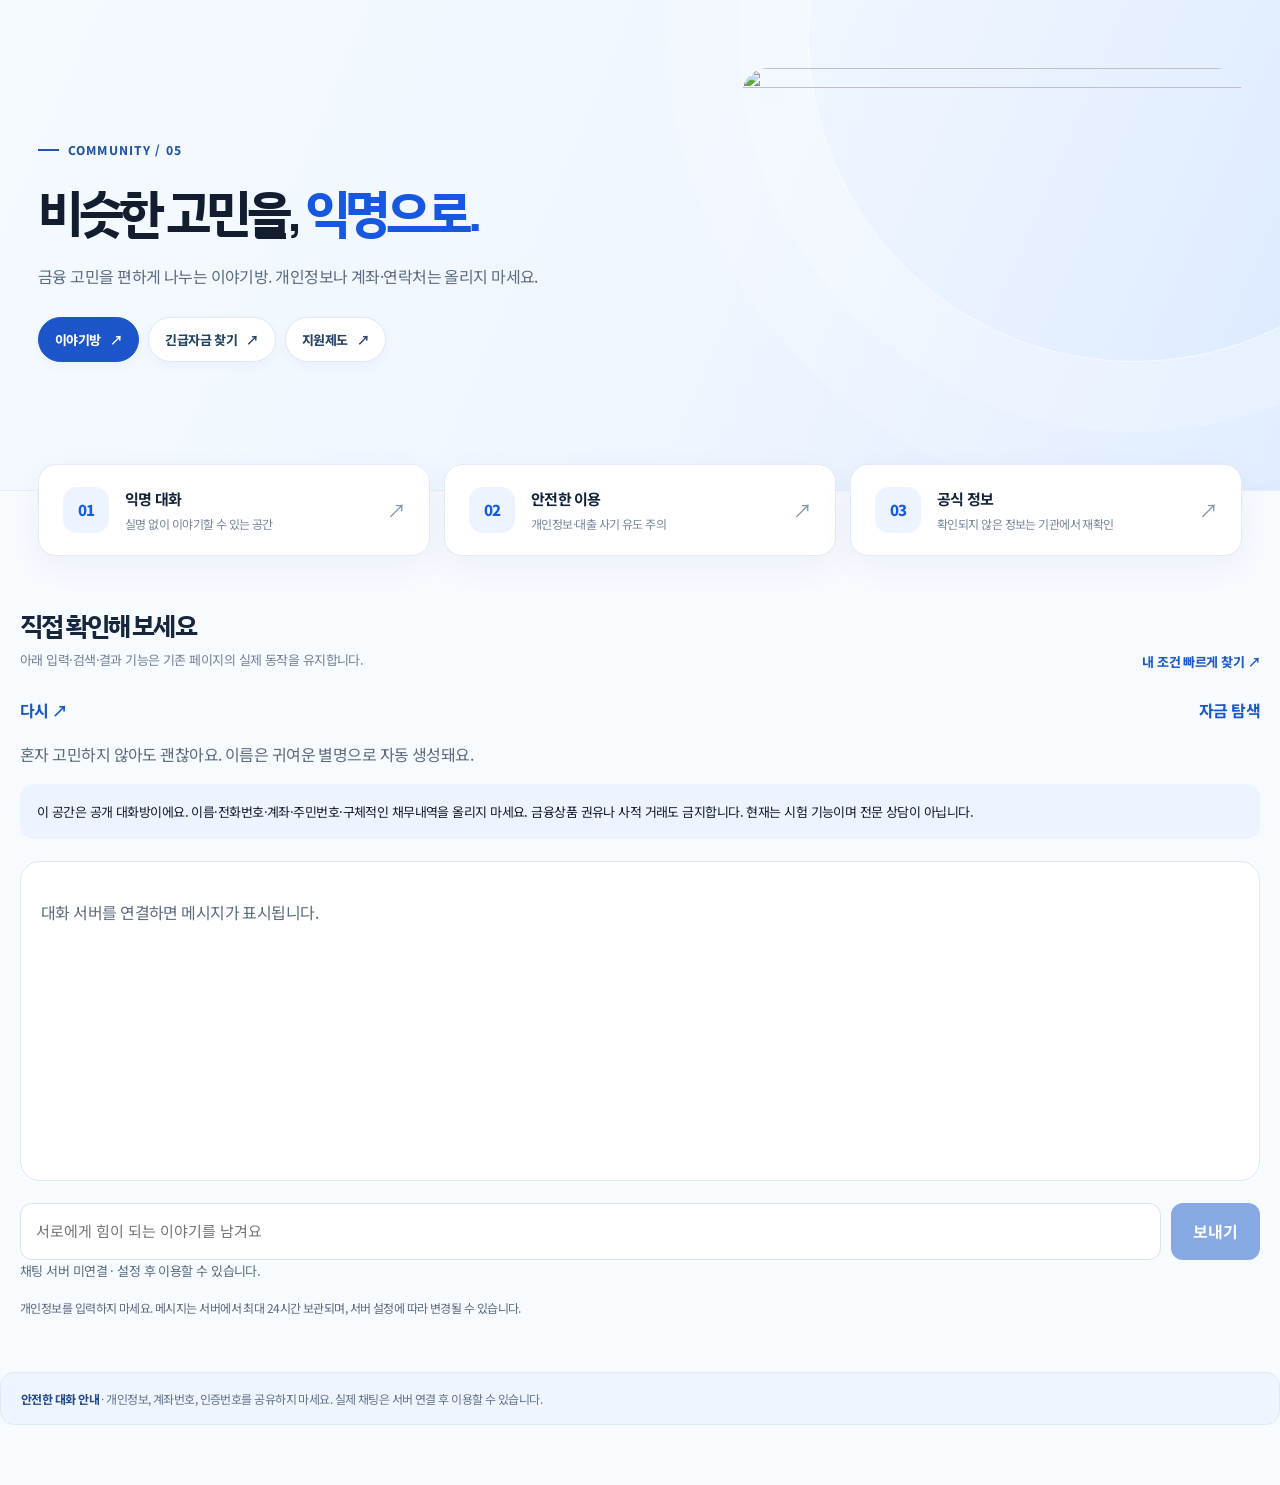
==== commit 66a5980a: "Add files via upload" ====
--- a/chat.html
+++ b/chat.html
@@ -1 +1,2 @@
-<!doctype html><html lang="ko"><head><meta charset="utf-8"><meta name="viewport" content="width=device-width,initial-scale=1"><title>익명 이야기방 | 다시</title><link rel="stylesheet" href="site-refresh.css"><style>:root{--ink:#182638}body{margin:0;background:#f6f8fb;color:var(--ink);font-family:'IBM Plex Sans KR',system-ui,sans-serif}.frame{max-width:900px;margin:auto;padding:30px 20px}header{display:flex;align-items:center;justify-content:space-between}header a{color:#1759c8;text-decoration:none;font-weight:700}h1{font-size:clamp(29px,5vw,42px);letter-spacing:-1.7px;margin:35px 0 10px}p{color:#5d6b7e;line-height:1.8}.notice{background:#eef4ff;padding:17px;border-radius:14px;font-size:13px}.chat{margin:22px 0;background:white;border:1px solid #e1e7ee;border-radius:20px;padding:20px;min-height:320px;max-height:520px;overflow-y:auto}.msg{border-bottom:1px solid #edf1f6;padding:13px 0}.msg:last-child{border:0}.who{font-size:12px;color:#2160b9;font-weight:800}.at{font-size:11px;color:#9aa5b3;margin-left:10px}.content{margin-top:7px;white-space:pre-wrap;overflow-wrap:anywhere}form{display:flex;gap:10px}input{min-width:0;flex:1;border:1px solid #d8e1eb;border-radius:12px;padding:15px;font:inherit;font-size:15px}button{border:0;background:#195ac9;color:#fff;border-radius:12px;padding:13px 22px;font:inherit;font-weight:700}button:disabled{opacity:.5}.status{font-size:13px;min-height:25px;color:#596d82}@media(max-width:500px){form{flex-direction:column}button{width:100%}}</style><link rel="stylesheet" href="dasi-design.css"><link rel="stylesheet" href="studio-inner-v9.css"></head><body><main class="frame"><header><a href="index.html">다시 ↗</a><a href="urgent.html">자금 탐색</a></header><h1>익명 이야기방</h1><p>혼자 고민하지 않아도 괜찮아요. 이름은 귀여운 별명으로 자동 생성돼요.</p><div class="notice">이 공간은 공개 대화방이에요. 이름·전화번호·계좌·주민번호·구체적인 채무내역을 올리지 마세요. 금융상품 권유나 사적 거래도 금지합니다. 현재는 시험 기능이며 전문 상담이 아닙니다.</div><div id="chat" class="chat" aria-live="polite"><p>대화 서버를 연결하면 메시지가 표시됩니다.</p></div><form id="send"><input id="message" maxlength="280" placeholder="서로에게 힘이 되는 이야기를 남겨요" autocomplete="off" aria-label="메시지"><button id="submit" disabled>보내기</button></form><div id="status" class="status"></div><p style="font-size:12px">개인정보를 입력하지 마세요. 메시지는 서버에서 최대 24시간 보관되며, 서버 설정에 따라 변경될 수 있습니다.</p></main><script src="site-config.js"></script><script src="chat.js"></script><a href="chat.html" aria-label="익명 이야기방 열기" style="position:fixed;right:16px;top:84px;z-index:99;border-radius:40px;padding:11px 16px;background:#d9f4c9;color:#154f39;font-size:12px;font-weight:900;text-decoration:none;box-shadow:0 7px 25px #123c281b">● 익명 채팅 ↗</a></body></html>+<!DOCTYPE html>
+<html lang="ko"><head><meta charset="utf-8"/><meta content="width=device-width,initial-scale=1" name="viewport"/><title>익명 이야기방 | 다시</title><link href="site-refresh.css" rel="stylesheet"/><style>:root{--ink:#182638}body{margin:0;background:#f6f8fb;color:var(--ink);font-family:'IBM Plex Sans KR',system-ui,sans-serif}.frame{max-width:900px;margin:auto;padding:30px 20px}header{display:flex;align-items:center;justify-content:space-between}header a{color:#1759c8;text-decoration:none;font-weight:700}h1{font-size:clamp(29px,5vw,42px);letter-spacing:-1.7px;margin:35px 0 10px}p{color:#5d6b7e;line-height:1.8}.notice{background:#eef4ff;padding:17px;border-radius:14px;font-size:13px}.chat{margin:22px 0;background:white;border:1px solid #e1e7ee;border-radius:20px;padding:20px;min-height:320px;max-height:520px;overflow-y:auto}.msg{border-bottom:1px solid #edf1f6;padding:13px 0}.msg:last-child{border:0}.who{font-size:12px;color:#2160b9;font-weight:800}.at{font-size:11px;color:#9aa5b3;margin-left:10px}.content{margin-top:7px;white-space:pre-wrap;overflow-wrap:anywhere}form{display:flex;gap:10px}input{min-width:0;flex:1;border:1px solid #d8e1eb;border-radius:12px;padding:15px;font:inherit;font-size:15px}button{border:0;background:#195ac9;color:#fff;border-radius:12px;padding:13px 22px;font:inherit;font-weight:700}button:disabled{opacity:.5}.status{font-size:13px;min-height:25px;color:#596d82}@media(max-width:500px){form{flex-direction:column}button{width:100%}}</style><link href="dasi-design.css" rel="stylesheet"/><link href="v10-inner.css" rel="stylesheet"/></head><body class="v10-page v10-chat"><section aria-label="비슷한 고민을, 익명으로." class="v10-hero"><div class="v10-hero-inner"><div class="v10-hero-copy"><div class="v10-kicker">COMMUNITY / 05</div><h1>비슷한 고민을, <em>익명으로.</em></h1><p>금융 고민을 편하게 나누는 이야기방. 개인정보나 계좌·연락처는 올리지 마세요.</p><div class="v10-chips"><a href="chat.html">이야기방 <span aria-hidden="true">↗</span></a><a href="urgent.html">긴급자금 찾기 <span aria-hidden="true">↗</span></a><a href="schemes.html">지원제도 <span aria-hidden="true">↗</span></a></div></div><div class="v10-art"><img alt="" height="500" loading="eager" src="assets/inner-chat.svg" width="700"/></div></div></section><section aria-label="빠른 탐색" class="v10-stats"><div class="v10-stats-grid"><a class="v10-stat" href="chat.html"><span aria-hidden="true" class="v10-stat-icon">01</span><span><b>익명 대화</b><small>실명 없이 이야기할 수 있는 공간</small></span><span aria-hidden="true" class="v10-stat-arrow">↗</span></a><a class="v10-stat" href="chat.html"><span aria-hidden="true" class="v10-stat-icon">02</span><span><b>안전한 이용</b><small>개인정보·대출 사기 유도 주의</small></span><span aria-hidden="true" class="v10-stat-arrow">↗</span></a><a class="v10-stat" href="schemes.html"><span aria-hidden="true" class="v10-stat-icon">03</span><span><b>공식 정보</b><small>확인되지 않은 정보는 기관에서 재확인</small></span><span aria-hidden="true" class="v10-stat-arrow">↗</span></a></div></section><main class="frame"><div class="v10-workspace-head"><div><h2>직접 확인해 보세요</h2><p>아래 입력·검색·결과 기능은 기존 페이지의 실제 동작을 유지합니다.</p></div><a href="index.html">내 조건 빠르게 찾기 ↗</a></div><header><a href="index.html">다시 ↗</a><a href="urgent.html">자금 탐색</a></header><h1>익명 이야기방</h1><p>혼자 고민하지 않아도 괜찮아요. 이름은 귀여운 별명으로 자동 생성돼요.</p><div class="notice">이 공간은 공개 대화방이에요. 이름·전화번호·계좌·주민번호·구체적인 채무내역을 올리지 마세요. 금융상품 권유나 사적 거래도 금지합니다. 현재는 시험 기능이며 전문 상담이 아닙니다.</div><div aria-live="polite" class="chat" id="chat"><p>대화 서버를 연결하면 메시지가 표시됩니다.</p></div><form id="send"><input aria-label="메시지" autocomplete="off" id="message" maxlength="280" placeholder="서로에게 힘이 되는 이야기를 남겨요"/><button disabled="" id="submit">보내기</button></form><div class="status" id="status"></div><p style="font-size:12px">개인정보를 입력하지 마세요. 메시지는 서버에서 최대 24시간 보관되며, 서버 설정에 따라 변경될 수 있습니다.</p></main><div class="v10-privacy"><b>안전한 대화 안내</b> · 개인정보, 계좌번호, 인증번호를 공유하지 마세요. 실제 채팅은 서버 연결 후 이용할 수 있습니다.</div><script src="site-config.js"></script><script src="chat.js"></script><a aria-label="익명 이야기방 열기" href="chat.html" style="position:fixed;right:16px;top:84px;z-index:99;border-radius:40px;padding:11px 16px;background:#d9f4c9;color:#154f39;font-size:12px;font-weight:900;text-decoration:none;box-shadow:0 7px 25px #123c281b">● 익명 채팅 ↗</a></body></html>
--- a/v10-inner.css
+++ b/v10-inner.css
@@ -0,0 +1,38 @@
+
+/* V10: comprehensive editorial design language across all secondary pages */
+:root{--v10-blue:#1759df;--v10-ink:#111b2b;--v10-muted:#66768e;--v10-line:#e5ebf5;--v10-bg:#f6f9fd;--v10-radius:20px}
+html{scroll-behavior:smooth}body.v10-page{background:#f7faff!important;color:var(--v10-ink)!important;font-family:'Pretendard','Noto Sans KR',system-ui,sans-serif!important}
+body.v10-page .dasi-global-nav{background:rgba(255,255,255,.98)!important;box-shadow:0 1px 0 #e7edf7!important;position:sticky;top:0;z-index:500}
+body.v10-page .dasi-nav-inner{max-width:1450px!important;min-height:72px!important}
+body.v10-page .dasi-logo{font-size:28px!important;font-weight:900!important}
+body.v10-page .dasi-chat-link{border-radius:999px!important;background:#155be5!important;color:white!important;box-shadow:0 8px 20px #155be52a!important}
+body.v10-page>header:not(.dasi-global-nav),body.v10-page>section.hero{display:none!important}
+body.v10-page>a[style*="position:fixed"]{display:none!important}
+.v10-hero{position:relative;overflow:hidden;background:linear-gradient(113deg,#f5faff 0%,#f0f6ff 57%,#dceaff 100%);border-bottom:1px solid #e5edfa}
+.v10-hero:before{content:'';position:absolute;width:650px;height:650px;border:1px solid #ffffffb0;border-radius:50%;right:-180px;top:-290px;box-shadow:0 0 0 70px #ffffff28,0 0 0 140px #ffffff22}
+.v10-hero-inner{position:relative;max-width:1410px;margin:auto;padding:68px 38px 65px;display:grid;grid-template-columns:minmax(0,1fr) minmax(330px,500px);gap:58px;align-items:center}
+.v10-kicker{display:inline-flex;align-items:center;gap:9px;color:#2454a9;font-size:12px;font-weight:800;letter-spacing:.095em}
+.v10-kicker:before{content:'';width:21px;height:2px;background:#2454a9}
+.v10-hero h1{font-size:clamp(37px,4vw,62px)!important;line-height:1.25!important;letter-spacing:-.085em!important;margin:19px 0 18px!important;color:#121d30!important;font-weight:850!important}
+.v10-hero h1 em{font-style:normal;color:#1658df}
+.v10-hero p{font-size:16px;line-height:1.9;max-width:610px;color:#5b6c83;margin:0 0 25px}
+.v10-chips{display:flex;flex-wrap:wrap;gap:9px}.v10-chips a{display:inline-flex;align-items:center;gap:9px;padding:11px 16px;border-radius:999px;background:white;border:1px solid #dfe8f6;text-decoration:none;color:#244366;font-size:13px;font-weight:750;box-shadow:0 4px 12px #153b6e0a}
+.v10-chips a:first-child{background:#1b55c9;color:white;border-color:#1b55c9}.v10-chips a:hover{transform:translateY(-2px);box-shadow:0 8px 20px #153b6e15}
+.v10-art{position:relative;display:flex;justify-content:center;align-items:center}.v10-art img{display:block;width:100%;height:auto;filter:drop-shadow(0 18px 36px #2957a012);border-radius:26px}
+.v10-stats{max-width:1410px;margin:-27px auto 0;padding:0 38px;position:relative;z-index:2}.v10-stats-grid{display:grid;grid-template-columns:repeat(3,minmax(0,1fr));gap:14px}
+.v10-stat{display:flex;align-items:center;gap:16px;background:white;border:1px solid #e3eaf4;border-radius:18px;padding:22px 24px;text-decoration:none;color:#13233a;box-shadow:0 10px 34px #183c720c;transition:transform .18s,box-shadow .18s}
+.v10-stat:hover{transform:translateY(-3px);box-shadow:0 15px 38px #183c721a}.v10-stat-icon{flex:0 0 46px;width:46px;height:46px;border-radius:14px;background:#edf4ff;display:grid;place-items:center;color:#155ce5;font-size:15px;font-weight:850}.v10-stat b{display:block;font-size:15px;letter-spacing:-.05em}.v10-stat small{display:block;color:#77869b;font-size:12px;line-height:1.5;margin-top:3px}.v10-stat-arrow{margin-left:auto;color:#8294af;font-size:19px}
+.v10-workspace{max-width:1410px;margin:0 auto;padding:52px 38px 70px}.v10-workspace-head{display:flex;align-items:end;justify-content:space-between;gap:20px;margin:0 0 25px}.v10-workspace-head h2{font-size:26px!important;letter-spacing:-.07em!important;margin:0!important;color:#17263c!important}.v10-workspace-head p{margin:7px 0 0;color:#748197;font-size:13px}.v10-workspace-head a{color:#1c59c9;text-decoration:none;font-weight:750;font-size:13px}
+body.v10-page>main:not(.v10-workspace){margin-top:22px!important}
+body.v10-page main{max-width:1410px!important}
+body.v10-page main .card,body.v10-page main .panel,body.v10-page main .box,body.v10-page main .step,body.v10-page main .result-card{border-color:#e3eaf4!important;border-radius:18px!important;box-shadow:0 8px 28px #183c7209}
+body.v10-page button,body.v10-page input,body.v10-page select,body.v10-page textarea{font-family:inherit!important}
+body.v10-page button:not(.dasi-menu-btn){border-radius:12px}
+body.v10-page input:focus-visible,body.v10-page select:focus-visible,body.v10-page button:focus-visible,body.v10-page a:focus-visible{outline:3px solid #8db4fa!important;outline-offset:2px!important}
+body.v10-page .intro,body.v10-page main>h1{display:none!important}
+body.v10-page .hero{display:none!important}
+.v10-privacy{max-width:1334px;margin:12px auto 60px;padding:15px 20px;border:1px solid #dfe9f6;border-radius:14px;background:#eef5ff;color:#62738b;font-size:12px;line-height:1.8}
+.v10-privacy b{color:#234b91}
+@media(max-width:1050px){.v10-hero-inner{grid-template-columns:minmax(0,1fr) 360px;gap:25px;padding:55px 26px}.v10-stats,.v10-workspace{padding-left:26px;padding-right:26px}.v10-stat{padding:16px}}
+@media(max-width:760px){.v10-hero-inner{display:flex;flex-direction:column;align-items:stretch;gap:18px;padding:43px 20px 58px}.v10-hero h1{font-size:38px!important}.v10-hero p{font-size:14px}.v10-art{max-width:390px;margin:auto}.v10-art img{max-height:220px;object-fit:cover}.v10-stats{margin-top:-28px;padding:0 16px}.v10-stats-grid{grid-template-columns:1fr;gap:9px}.v10-stat{padding:14px 17px;border-radius:14px}.v10-workspace{padding:34px 16px 50px}.v10-workspace-head h2{font-size:23px!important}.v10-privacy{margin:0 16px 40px}.v10-chips a{padding:9px 13px;font-size:12px}body.v10-page main{padding-left:16px!important;padding-right:16px!important}body.v10-page main.wrap{max-width:100%!important}}
+@media(prefers-reduced-motion:reduce){.v10-stat,.v10-chips a{transition:none!important}}
